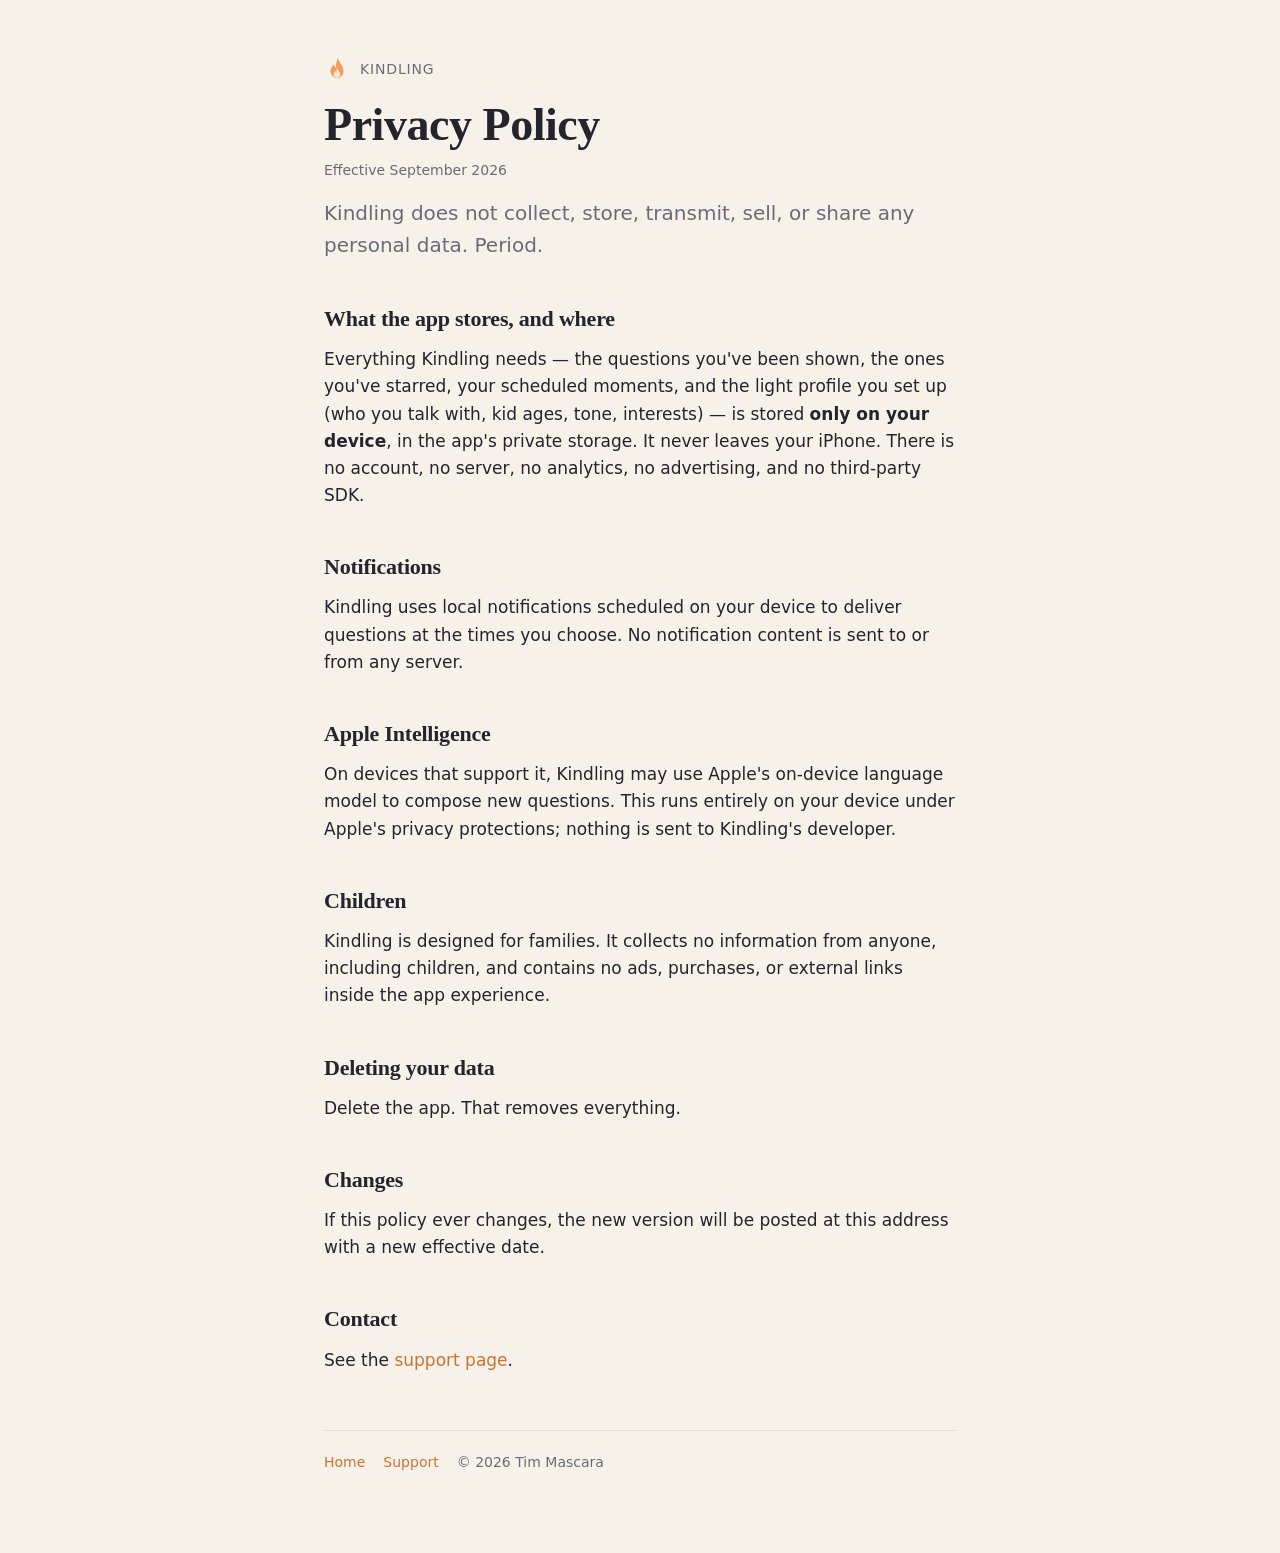
==== privacy.html @ 1b10a24b "Add Kindling website: home, privacy policy, support, and GitHub Pages publishing Co-Authored-By: Cla" ====
<!doctype html><html lang="en"><head><meta charset="utf-8"><meta name="viewport" content="width=device-width,initial-scale=1">
<title>Kindling — Privacy Policy</title><link rel="stylesheet" href="style.css"></head><body><main>
<div class="brand"><svg class="flame" viewBox="0 0 64 64" aria-hidden="true"><path fill="#f29e59" d="M34 4c2 12 14 18 14 34a16 16 0 0 1-32 0c0-9 5-13 8-18 1 6 3 8 6 9-2-9 2-18 4-25z"/><path fill="#f7ecd9" d="M32 30c3 6 8 9 8 15a8 8 0 0 1-16 0c0-4 2-6 4-9 .5 3 1.5 4 3 5-1-4 0-8 1-11z"/></svg> Kindling</div>
<h1>Privacy Policy</h1>
<p class="meta">Effective September 2026</p>
<p class="lede">Kindling does not collect, store, transmit, sell, or share any personal data. Period.</p>
<h2>What the app stores, and where</h2>
<p>Everything Kindling needs — the questions you've been shown, the ones you've starred, your scheduled moments, and the light profile you set up (who you talk with, kid ages, tone, interests) — is stored <strong>only on your device</strong>, in the app's private storage. It never leaves your iPhone. There is no account, no server, no analytics, no advertising, and no third-party SDK.</p>
<h2>Notifications</h2>
<p>Kindling uses local notifications scheduled on your device to deliver questions at the times you choose. No notification content is sent to or from any server.</p>
<h2>Apple Intelligence</h2>
<p>On devices that support it, Kindling may use Apple's on-device language model to compose new questions. This runs entirely on your device under Apple's privacy protections; nothing is sent to Kindling's developer.</p>
<h2>Children</h2>
<p>Kindling is designed for families. It collects no information from anyone, including children, and contains no ads, purchases, or external links inside the app experience.</p>
<h2>Deleting your data</h2>
<p>Delete the app. That removes everything.</p>
<h2>Changes</h2>
<p>If this policy ever changes, the new version will be posted at this address with a new effective date.</p>
<h2>Contact</h2>
<p>See the <a href="support.html">support page</a>.</p>
<footer><a href="index.html">Home</a><a href="support.html">Support</a><span>© 2026 Tim Mascara</span></footer>
</main></body></html>
---- style.css ----
:root{--bg:#f7f2e9;--surface:#fffdf8;--ink:#23242c;--ink2:#6b6b78;--ember:#cc7333;--ember-soft:rgba(204,115,51,.14);--hair:rgba(0,0,0,.08)}
@media (prefers-color-scheme:dark){:root{--bg:#14151c;--surface:#20212b;--ink:#f2ede1;--ink2:#9ea0b2;--ember:#f29e59;--ember-soft:rgba(242,158,89,.16);--hair:rgba(255,255,255,.10)}}
*{box-sizing:border-box}html{color-scheme:light dark}
body{margin:0;background:var(--bg);color:var(--ink);font:17px/1.6 -apple-system,BlinkMacSystemFont,"SF Pro Text",Inter,system-ui,sans-serif;-webkit-font-smoothing:antialiased}
main{max-width:680px;margin:0 auto;padding:56px 24px 80px}
h1,h2,.q{font-family:"New York","Iowan Old Style",Georgia,serif;font-weight:600;letter-spacing:-.01em}
h1{font-size:clamp(34px,6vw,46px);line-height:1.1;margin:18px 0 8px}
h2{font-size:22px;margin:40px 0 10px}
p{margin:0 0 16px}a{color:var(--ember);text-decoration:none}a:hover{text-decoration:underline}
.brand{display:flex;align-items:center;gap:10px;color:var(--ink2);font-size:14px;letter-spacing:.06em;text-transform:uppercase}
.flame{width:26px;height:26px}
.lede{font-size:20px;color:var(--ink2)}
.card{background:var(--surface);border:1px solid var(--hair);border-radius:22px;padding:32px 28px;margin:32px 0}
.q{font-size:clamp(24px,4.4vw,32px);line-height:1.25;margin:0 0 10px;text-align:center}
.sub{text-align:center;color:var(--ink2);font-size:14px;margin:0}
ul{padding-left:22px}li{margin:6px 0}
.pill{display:inline-block;background:var(--ember-soft);color:var(--ember);border-radius:999px;padding:6px 14px;font-size:14px;font-weight:600}
footer{margin-top:56px;padding-top:20px;border-top:1px solid var(--hair);color:var(--ink2);font-size:14px;display:flex;gap:18px;flex-wrap:wrap}
.meta{color:var(--ink2);font-size:14px}
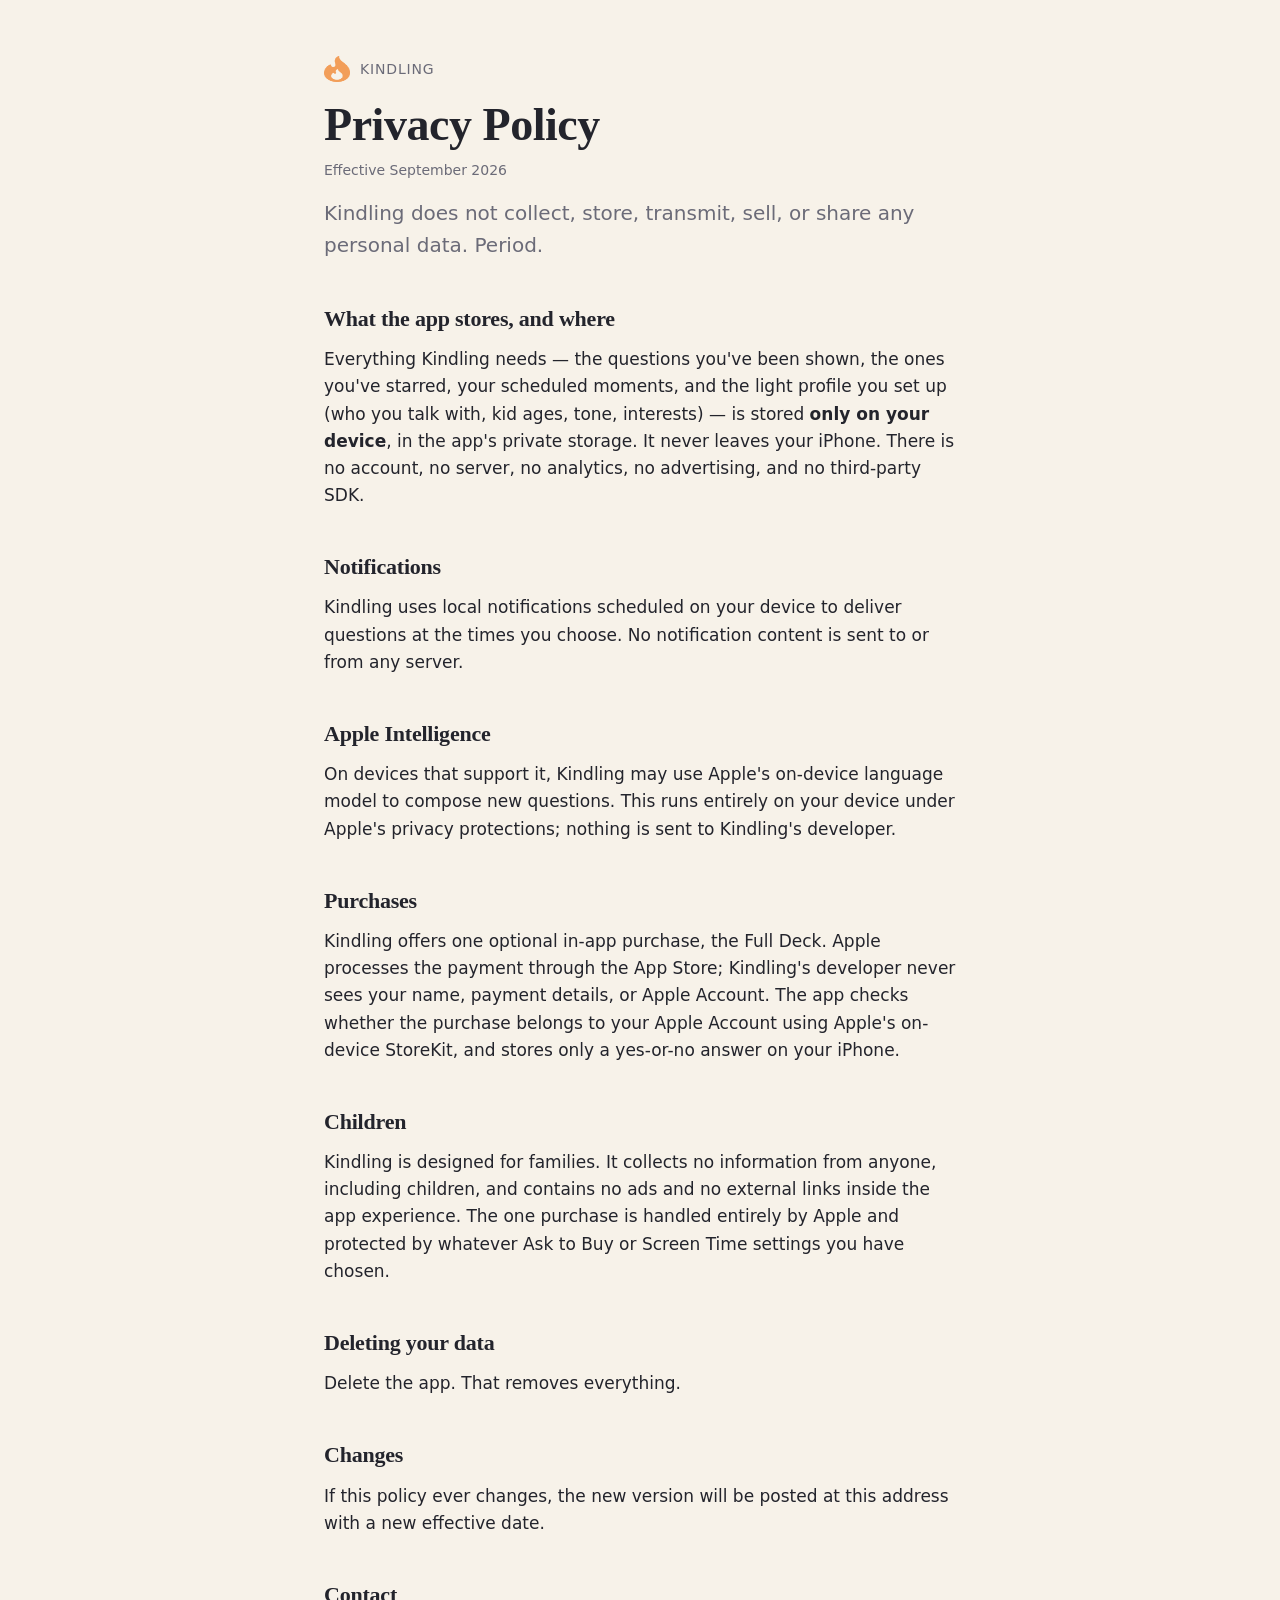
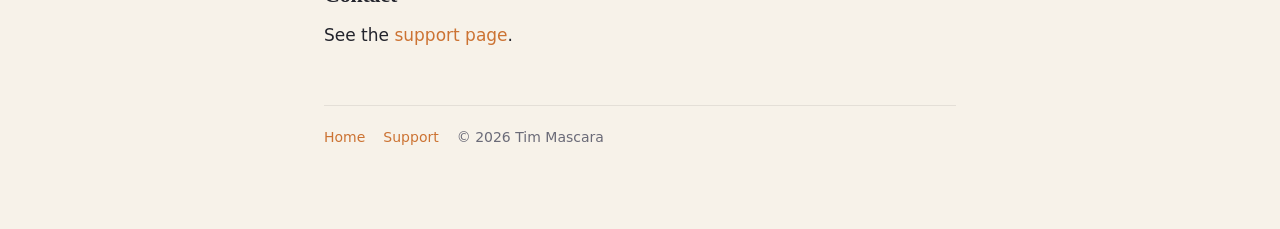
==== commit e7506f8b: "Match the app's flame, add pricing, App Store link, smart banner, and social preview - Brand flame i" ====
--- a/privacy.html
+++ b/privacy.html
@@ -1,6 +1,6 @@
 <!doctype html><html lang="en"><head><meta charset="utf-8"><meta name="viewport" content="width=device-width,initial-scale=1">
-<title>Kindling — Privacy Policy</title><link rel="stylesheet" href="style.css"></head><body><main>
-<div class="brand"><svg class="flame" viewBox="0 0 64 64" aria-hidden="true"><path fill="#f29e59" d="M34 4c2 12 14 18 14 34a16 16 0 0 1-32 0c0-9 5-13 8-18 1 6 3 8 6 9-2-9 2-18 4-25z"/><path fill="#f7ecd9" d="M32 30c3 6 8 9 8 15a8 8 0 0 1-16 0c0-4 2-6 4-9 .5 3 1.5 4 3 5-1-4 0-8 1-11z"/></svg> Kindling</div>
+<title>Kindling — Privacy Policy</title><link rel="icon" type="image/png" href="favicon.png"><link rel="apple-touch-icon" href="apple-touch-icon.png"><meta name="apple-itunes-app" content="app-id=6812940341"><link rel="stylesheet" href="style.css"></head><body><main>
+<div class="brand"><img class="flame" src="flame.png" alt="" width="26" height="26"> Kindling</div>
 <h1>Privacy Policy</h1>
 <p class="meta">Effective September 2026</p>
 <p class="lede">Kindling does not collect, store, transmit, sell, or share any personal data. Period.</p>
@@ -10,8 +10,10 @@
 <p>Kindling uses local notifications scheduled on your device to deliver questions at the times you choose. No notification content is sent to or from any server.</p>
 <h2>Apple Intelligence</h2>
 <p>On devices that support it, Kindling may use Apple's on-device language model to compose new questions. This runs entirely on your device under Apple's privacy protections; nothing is sent to Kindling's developer.</p>
+<h2>Purchases</h2>
+<p>Kindling offers one optional in-app purchase, the Full Deck. Apple processes the payment through the App Store; Kindling's developer never sees your name, payment details, or Apple Account. The app checks whether the purchase belongs to your Apple Account using Apple's on-device StoreKit, and stores only a yes-or-no answer on your iPhone.</p>
 <h2>Children</h2>
-<p>Kindling is designed for families. It collects no information from anyone, including children, and contains no ads, purchases, or external links inside the app experience.</p>
+<p>Kindling is designed for families. It collects no information from anyone, including children, and contains no ads and no external links inside the app experience. The one purchase is handled entirely by Apple and protected by whatever Ask to Buy or Screen Time settings you have chosen.</p>
 <h2>Deleting your data</h2>
 <p>Delete the app. That removes everything.</p>
 <h2>Changes</h2>
--- a/style.css
+++ b/style.css
@@ -14,6 +14,6 @@
 .q{font-size:clamp(24px,4.4vw,32px);line-height:1.25;margin:0 0 10px;text-align:center}
 .sub{text-align:center;color:var(--ink2);font-size:14px;margin:0}
 ul{padding-left:22px}li{margin:6px 0}
-.pill{display:inline-block;background:var(--ember-soft);color:var(--ember);border-radius:999px;padding:6px 14px;font-size:14px;font-weight:600}
+a.pill:hover{text-decoration:none;filter:brightness(1.08)}.pill{display:inline-block;background:var(--ember-soft);color:var(--ember);border-radius:999px;padding:6px 14px;font-size:14px;font-weight:600}
 footer{margin-top:56px;padding-top:20px;border-top:1px solid var(--hair);color:var(--ink2);font-size:14px;display:flex;gap:18px;flex-wrap:wrap}
 .meta{color:var(--ink2);font-size:14px}
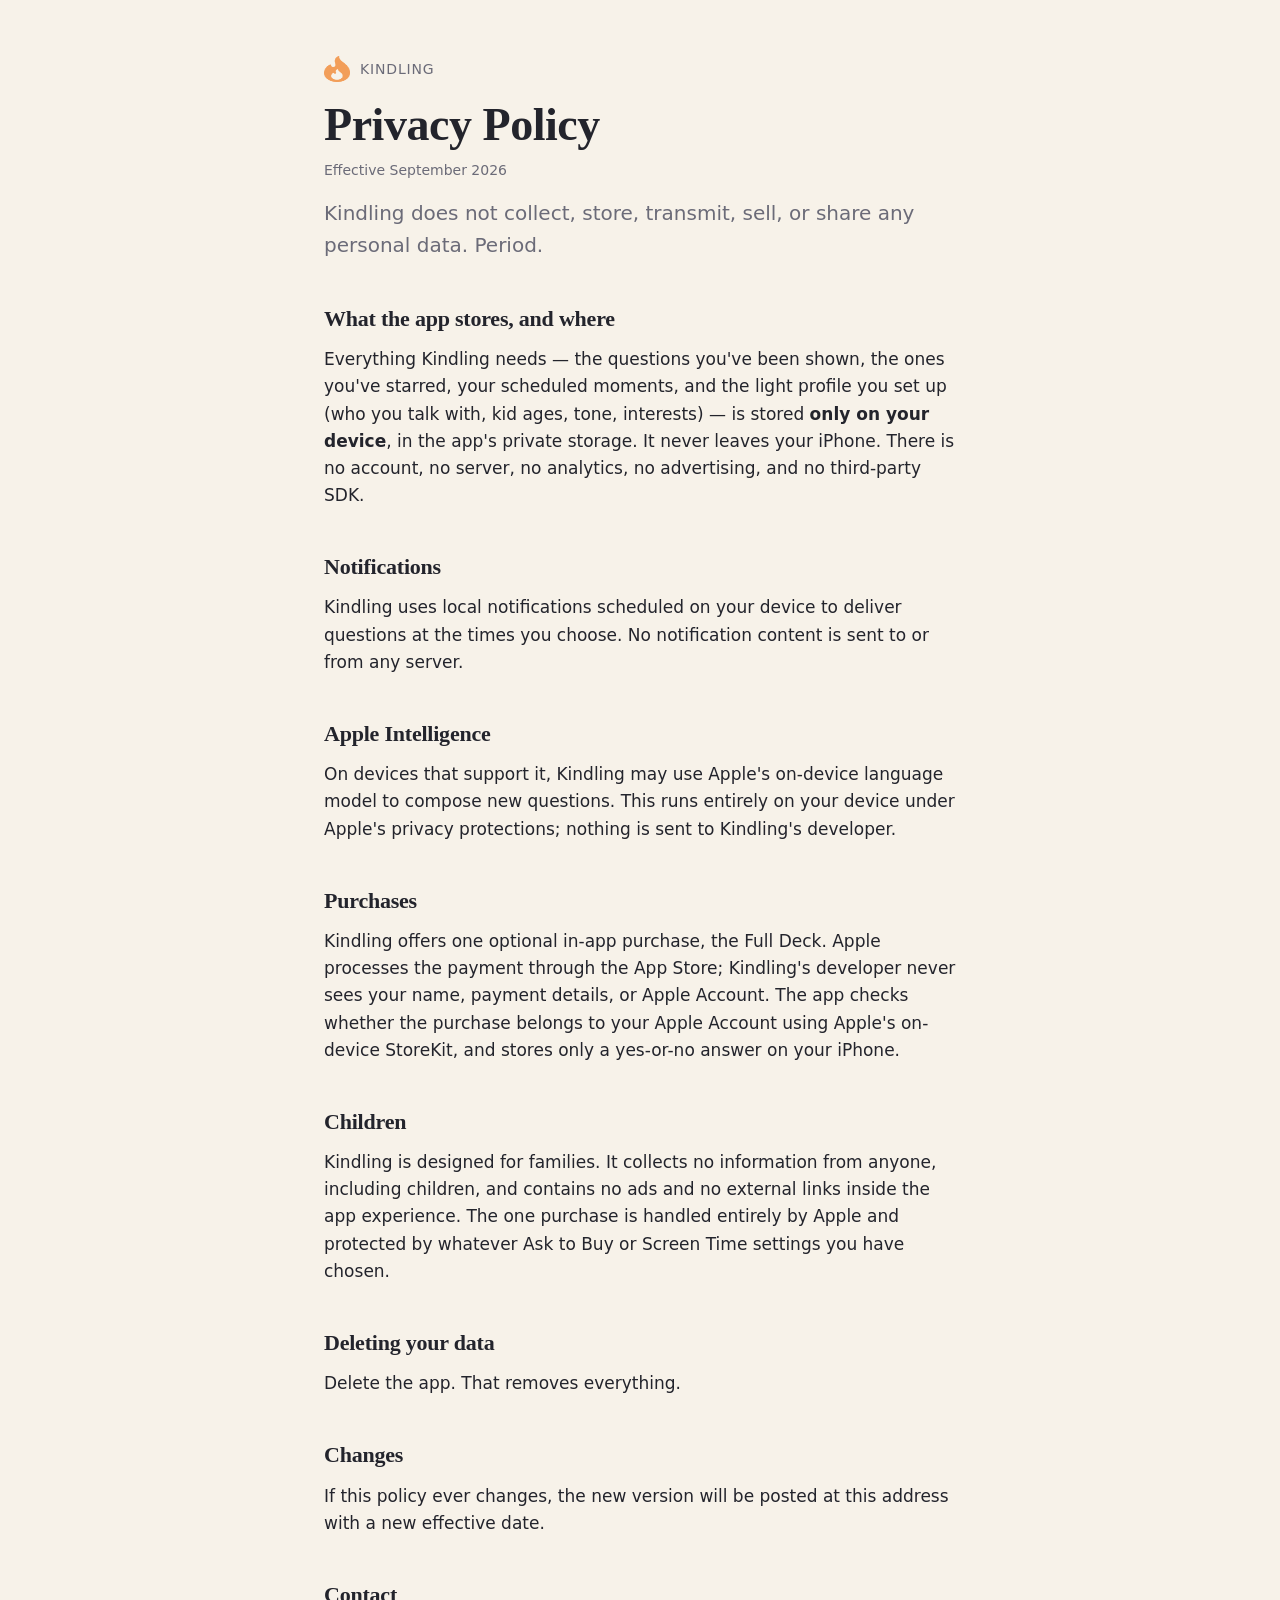
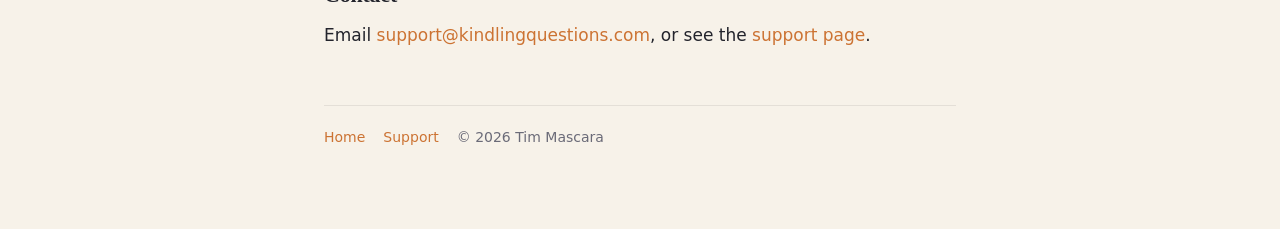
==== commit f2b53d3e: "Move to kindlingquestions.com: clean paths, support email, canonical URLs - CNAME for GitHub Pages; " ====
--- a/privacy.html
+++ b/privacy.html
@@ -1,24 +1 @@
-<!doctype html><html lang="en"><head><meta charset="utf-8"><meta name="viewport" content="width=device-width,initial-scale=1">
-<title>Kindling — Privacy Policy</title><link rel="icon" type="image/png" href="favicon.png"><link rel="apple-touch-icon" href="apple-touch-icon.png"><meta name="apple-itunes-app" content="app-id=6812940341"><link rel="stylesheet" href="style.css"></head><body><main>
-<div class="brand"><img class="flame" src="flame.png" alt="" width="26" height="26"> Kindling</div>
-<h1>Privacy Policy</h1>
-<p class="meta">Effective September 2026</p>
-<p class="lede">Kindling does not collect, store, transmit, sell, or share any personal data. Period.</p>
-<h2>What the app stores, and where</h2>
-<p>Everything Kindling needs — the questions you've been shown, the ones you've starred, your scheduled moments, and the light profile you set up (who you talk with, kid ages, tone, interests) — is stored <strong>only on your device</strong>, in the app's private storage. It never leaves your iPhone. There is no account, no server, no analytics, no advertising, and no third-party SDK.</p>
-<h2>Notifications</h2>
-<p>Kindling uses local notifications scheduled on your device to deliver questions at the times you choose. No notification content is sent to or from any server.</p>
-<h2>Apple Intelligence</h2>
-<p>On devices that support it, Kindling may use Apple's on-device language model to compose new questions. This runs entirely on your device under Apple's privacy protections; nothing is sent to Kindling's developer.</p>
-<h2>Purchases</h2>
-<p>Kindling offers one optional in-app purchase, the Full Deck. Apple processes the payment through the App Store; Kindling's developer never sees your name, payment details, or Apple Account. The app checks whether the purchase belongs to your Apple Account using Apple's on-device StoreKit, and stores only a yes-or-no answer on your iPhone.</p>
-<h2>Children</h2>
-<p>Kindling is designed for families. It collects no information from anyone, including children, and contains no ads and no external links inside the app experience. The one purchase is handled entirely by Apple and protected by whatever Ask to Buy or Screen Time settings you have chosen.</p>
-<h2>Deleting your data</h2>
-<p>Delete the app. That removes everything.</p>
-<h2>Changes</h2>
-<p>If this policy ever changes, the new version will be posted at this address with a new effective date.</p>
-<h2>Contact</h2>
-<p>See the <a href="support.html">support page</a>.</p>
-<footer><a href="index.html">Home</a><a href="support.html">Support</a><span>© 2026 Tim Mascara</span></footer>
-</main></body></html>
+<!doctype html><html lang="en"><head><meta charset="utf-8"><meta http-equiv="refresh" content="0; url=/privacy/"><link rel="canonical" href="https://kindlingquestions.com/privacy/"><title>Kindling</title></head><body><p>Moved to <a href="/privacy/">https://kindlingquestions.com/privacy/</a></p></body></html>
